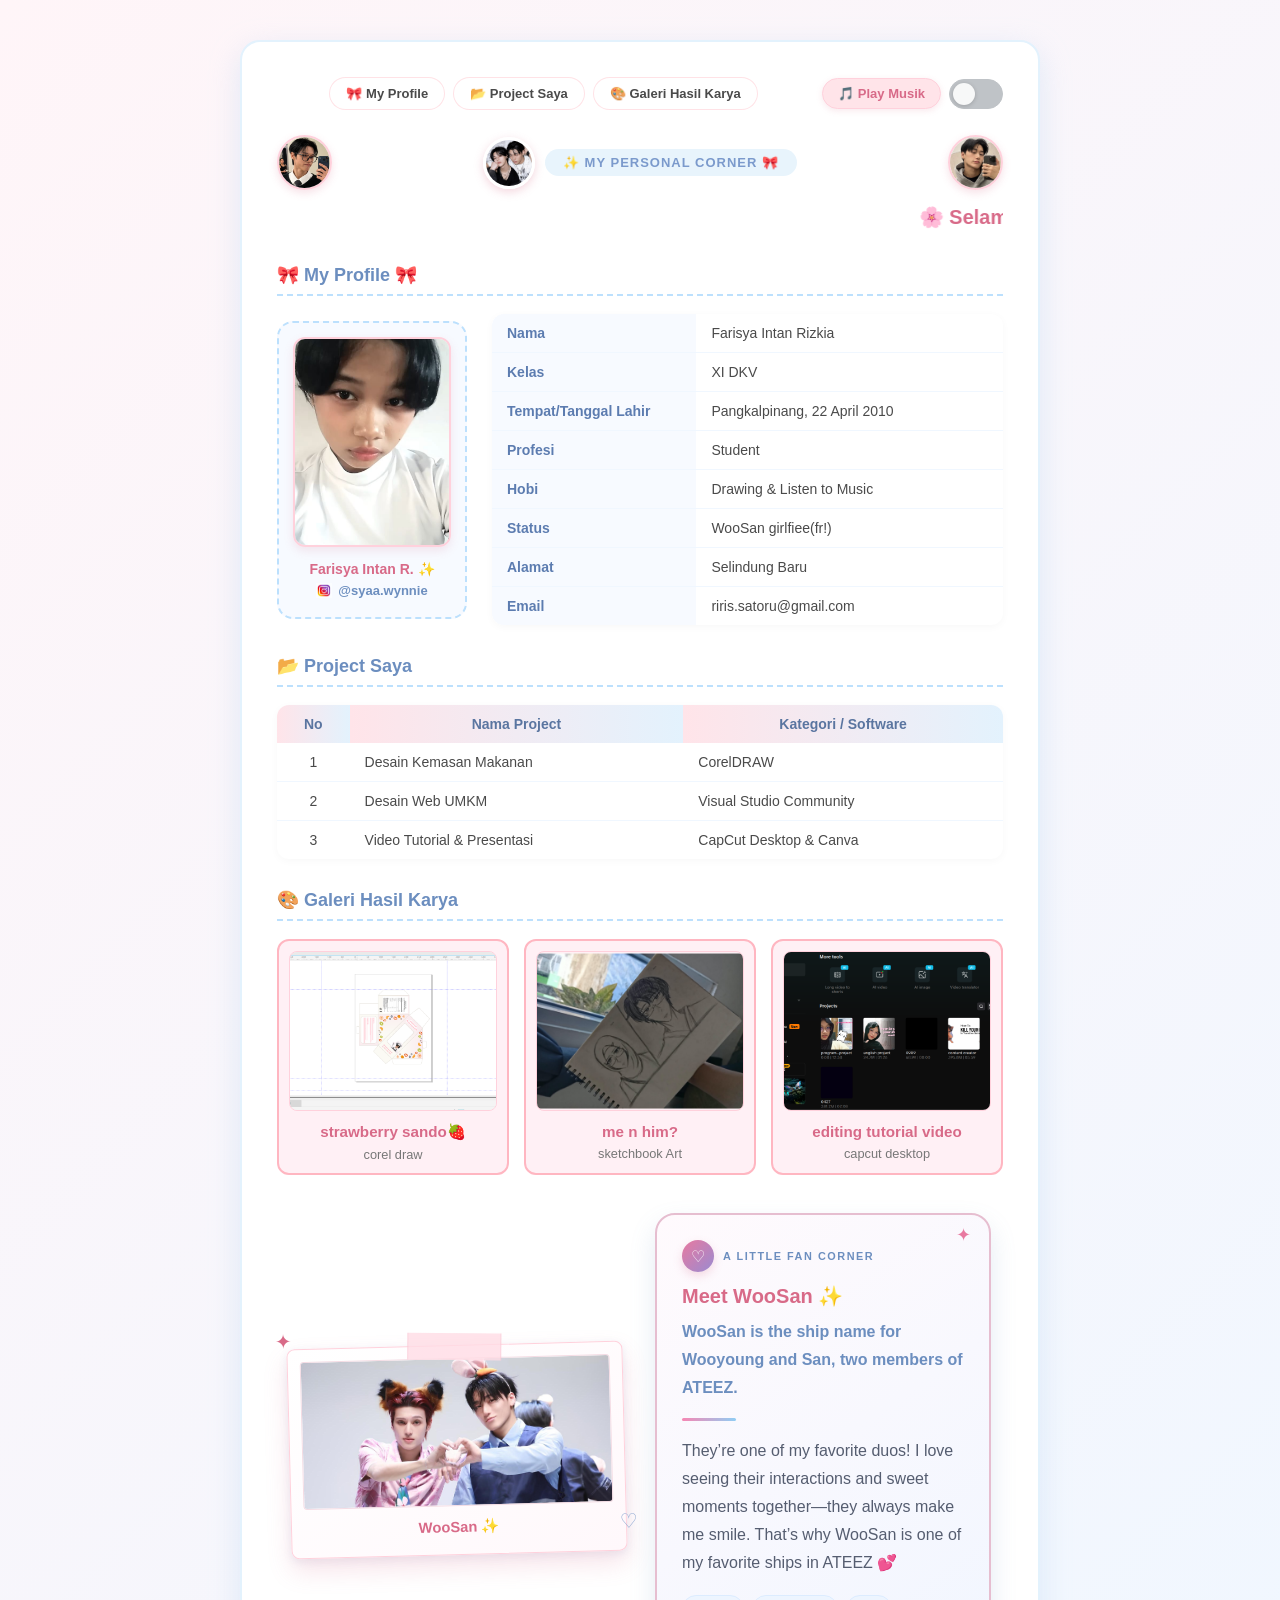
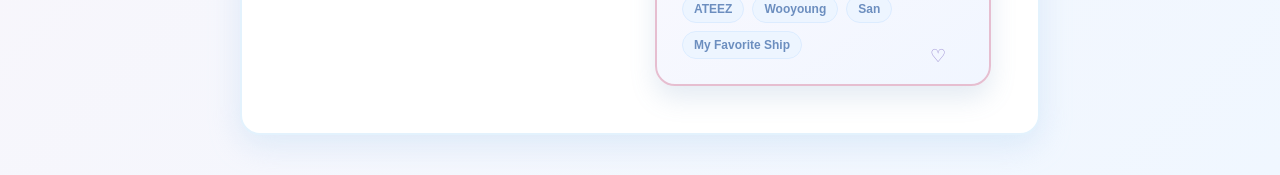
==== index.html @ f475c77a "Add new video file "woosan clip.mp4"" ====
<!DOCTYPE html>
<html lang="id">
<head>
    <meta charset="UTF-8">
    <meta name="viewport" content="width=device-width, initial-scale=1.0">
    <title>Profil - Farisya Intan Rizkia</title>
    <link rel="icon" type="image/jpeg" href="favicon.jpg">
    <link rel="stylesheet" href="css/style.css">
</head>
<body>

    <div class="container">
        <!-- Baris Paling Atas: Tombol Navigasi, Musik, & Dark Mode Toggle -->
        <div class="top-bar">
            <!-- Tombol Navigasi Lompat Bagian (Di Kiri) -->
            <nav class="nav-menu">
                <a href="#my-profile" class="nav-btn">🎀 My Profile</a>
                <a href="#project-saya" class="nav-btn">📂 Project Saya</a>
                <a href="#galeri-karya" class="nav-btn">🎨 Galeri Hasil Karya</a>
            </nav>

            <!-- Kumpulan Tombol Kanan (Musik & Dark Mode) -->
            <div class="right-controls">
                <button id="music-btn" class="theme-btn" onclick="toggleMusic()" aria-label="Toggle Music">
                    🎵 Play Musik
                </button>
                <button id="theme-toggle" class="theme-btn" type="button" role="switch" aria-checked="false" aria-label="Mode gelap">
                    <span class="theme-switch-thumb" aria-hidden="true"></span>
                </button>
            </div>
        </div>

        <!-- Section Header dengan Foto Wooyoung & San -->
        <div class="header-top">
            <img src="uyongsayang.jpg" alt="Wooyoung" class="header-sticker" onerror="this.src='https://placehold.co/100x100/ffd1dc/d86a88?text=Wooyoung'">
            <a class="site-brand" href="index.html" aria-label="Beranda Farisya">
                <img src="favicon.jpg" alt="Logo website" class="site-logo">
                <span class="cute-badge">✨ MY PERSONAL CORNER 🎀</span>
            </a>
            <img src="sanniesayang.jpg" alt="San" class="header-sticker" onerror="this.src='https://placehold.co/100x100/ffd1dc/d86a88?text=San'">
        </div>

        <h1>
            <marquee behavior="scroll" direction="left" scrollamount="5">
                🌸 Selamat Datang di Website Profil Farisya Intan Rizkia 🌸
            </marquee>
        </h1>
        
        <h2 id="my-profile">🎀 My Profile 🎀</h2>
        
        <div class="profile-section">
            <div class="photo-box">
                <img src="riris omg.jpeg" alt="Foto Profil Farisya Intan Rizkia" class="profile-img" onerror="this.src='https://placehold.co/200x250/ffd1dc/d86a88?text=Farisya'">
                <p>Farisya Intan R. ✨</p>
                
                <a href="https://instagram.com/syaa.wynnie" target="_blank" class="ig-link">
                    <img src="logoig-removebg-preview.png" alt="Instagram Logo" class="ig-icon" onerror="this.style.display='none'">
                    @syaa.wynnie
                </a>
            </div>

            <div class="table-box">
                <table class="profile-table">
                    <tr>
                        <td>Nama</td>
                        <td>Farisya Intan Rizkia</td>
                    </tr>
                    <tr>
                        <td>Kelas</td>
                        <td>XI DKV</td>
                    </tr>
                    <tr>
                        <td>Tempat/Tanggal Lahir</td>
                        <td>Pangkalpinang, 22 April 2010</td>
                    </tr>
                    <tr>
                        <td>Profesi</td>
                        <td>Student</td>
                    </tr>
                    <tr>
                        <td>Hobi</td>
                        <td>Drawing & Listen to Music</td>
                    </tr>
                    <tr>
                        <td>Status</td>
                        <td>WooSan girlfiee(fr!)</td>
                    </tr>
                    <tr>
                        <td>Alamat</td>
                        <td>Selindung Baru</td>
                    </tr>
                    <tr>
                        <td>Email</td>
                        <td>riris.satoru@gmail.com</td>
                    </tr>
                </table>
            </div>
        </div>

        <h2 id="project-saya">📂 Project Saya</h2>
        <table class="project-table">
            <thead>
                <tr>
                    <th style="width: 10%;">No</th>
                    <th>Nama Project</th>
                    <th>Kategori / Software</th>
                </tr>
            </thead>
            <tbody>
                <tr>
                    <td class="center">1</td>
                    <td>Desain Kemasan Makanan</td>
                    <td>CorelDRAW</td>
                </tr>
                <tr>
                    <td class="center">2</td>
                    <td>Desain Web UMKM</td>
                    <td>Visual Studio Community</td>
                </tr>
                <tr>
                    <td class="center">3</td>
                    <td>Video Tutorial & Presentasi</td>
                    <td>CapCut Desktop & Canva</td>
                </tr>
            </tbody>
        </table>

        <!-- Section Galeri Hasil Karya -->
        <h2 id="galeri-karya">🎨 Galeri Hasil Karya</h2>
        <div class="gallery-section">
            <!-- Karya 1 -->
            <a class="gallery-card gallery-link" href="karya-strawberry-sando.html">
                <img src="desain kemasan riris.png" alt="Hasil Karya 1" class="gallery-img" onerror="this.src='https://placehold.co/300x200/ffd1dc/d86a88?text=Karya+1'">
                <p class="gallery-title">strawberry sando🍓</p>
                <span class="gallery-desc">corel draw</span>
            </a>

            <!-- Karya 2 -->
            <a class="gallery-card gallery-link" href="karya-me-n-him.html">
                <img src="karya riris.png" alt="Hasil Karya 2" class="gallery-img" onerror="this.src='https://placehold.co/300x200/ffd1dc/d86a88?text=Karya+2'">
                <p class="gallery-title">me n him?</p>
                <span class="gallery-desc">sketchbook Art</span>
            </a>

            <!-- Karya 3 -->
            <a class="gallery-card gallery-link" href="karya-editing-video.html">
                <img src="capcut project.png" alt="Hasil Karya 3" class="gallery-img" onerror="this.src='https://placehold.co/300x200/ffd1dc/d86a88?text=Karya+3'">
                <p class="gallery-title">editing tutorial video</p>
                <span class="gallery-desc">capcut desktop</span>
            </a>
        </div>

        <section class="gallery-feature-section" aria-label="Foto dan cerita WooSan">
            <figure class="gallery-photo-frame">
                <span class="photo-sparkle photo-sparkle-left" aria-hidden="true">✦</span>
                <img src="foto-bingkai-galeri.jpg" alt="Foto kenangan Farisya" class="gallery-photo">
                <figcaption>WooSan ✨</figcaption>
                <span class="photo-sparkle photo-sparkle-right" aria-hidden="true">♡</span>
            </figure>

            <section class="woosan-note" aria-labelledby="woosan-title">
                <div class="woosan-note-heading">
                    <span class="woosan-note-icon" aria-hidden="true">♡</span>
                    <span class="woosan-note-label">A LITTLE FAN CORNER</span>
                </div>
                <h3 id="woosan-title">Meet WooSan ✨</h3>
                <p class="woosan-note-intro">WooSan is the ship name for Wooyoung and San, two members of ATEEZ.</p>
                <div class="woosan-note-divider" aria-hidden="true"></div>
                <p>They’re one of my favorite duos! I love seeing their interactions and sweet moments together—they always make me smile. That’s why WooSan is one of my favorite ships in ATEEZ 💕</p>
                <div class="woosan-tags" aria-label="Tentang WooSan">
                    <span>ATEEZ</span>
                    <span>Wooyoung</span>
                    <span>San</span>
                    <span>My Favorite Ship</span>
                </div>
            </section>
        </section>
    </div>

    <!-- ELEMEN AUDIO (Sudah diganti ke drip clip.mp3) -->
    <audio id="bg-music" loop>
        <source src="drip clip.mp3" type="audio/mpeg">
    </audio>

    <script src="js/script.js"></script>
</body>
</html>
---- css/style.css ----
/* ==========================================
           RESET & BASIC STYLING
           ========================================== */
        * {
            box-sizing: border-box;
            margin: 0;
            padding: 0;
        }

        body {
            font-family: 'Segoe UI', Tahoma, Geneva, Verdana, sans-serif;
            background: linear-gradient(135deg, #fff5f8 0%, #f0f7ff 100%);
            color: #4a4a4a;
            padding: 40px 20px;
            display: flex;
            justify-content: center;
            align-items: center;
            min-height: 100vh;
            transition: background 0.4s ease, color 0.4s ease;
        }

        /* ==========================================
           MAIN CONTAINER
           ========================================== */
        .container {
            position: relative;
            max-width: 800px;
            width: 100%;
            background-color: #ffffff;
            padding: 35px;
            border-radius: 20px;
            box-shadow: 0 10px 30px rgba(186, 215, 242, 0.4);
            border: 2px solid #e3f2fd;
            transition: transform 0.3s ease, box-shadow 0.3s ease, background-color 0.4s ease, border-color 0.4s ease;
        }

        .container:hover {
            transform: translateY(-4px);
            box-shadow: 0 15px 35px rgba(255, 192, 203, 0.45);
        }

        /* ==========================================
           DARK MODE TOGGLE BUTTON
           ========================================== */
        .theme-btn {
            position: absolute;
            top: 18px;
            right: 20px;
            background-color: #ffe4e9;
            color: #d86a88;
            border: 1px solid #ffd1dc;
            padding: 7px 15px;
            border-radius: 20px;
            font-size: 13px;
            font-weight: 600;
            cursor: pointer;
            display: flex;
            align-items: center;
            gap: 6px;
            transition: all 0.3s ease;
            box-shadow: 0 2px 6px rgba(216, 106, 136, 0.15);
            z-index: 10;
        }

        .theme-btn:hover {
            transform: scale(1.05);
            background-color: #ffd1dc;
        }

        #theme-toggle {
            width: 54px;
            height: 30px;
            padding: 3px;
            justify-content: flex-start;
            border-radius: 999px;
            background-color: #bfc3c7;
            border-color: #bfc3c7;
            box-shadow: none;
        }

        .theme-switch-thumb {
            width: 22px;
            height: 22px;
            flex: 0 0 22px;
            border-radius: 50%;
            background-color: #f7f8f8;
            box-shadow: 0 1px 4px rgba(0, 0, 0, 0.18);
            transition: transform 0.3s ease, background-color 0.3s ease;
        }

        /* ==========================================
           HEADER SECTION (STIKER WOOYOUNG & SAN)
           ========================================== */
        .header-top {
            display: flex;
            align-items: center;
            justify-content: space-between;
            margin-bottom: 15px;
            margin-top: 25px;
            gap: 10px;
        }

        /* PERBAIKAN MUTLAK: Mengunci ukuran stiker agar tidak bisa membesar */
        .header-sticker {
            width: 55px !important;
            height: 55px !important;
            max-width: 55px !important;
            max-height: 55px !important;
            min-width: 55px !important;
            min-height: 55px !important;
            object-fit: cover !important;
            border-radius: 50% !important;
            border: 2px solid #ffd1dc;
            box-shadow: 0 3px 8px rgba(216, 106, 136, 0.2);
            transition: transform 0.2s ease;
            flex-shrink: 0;
        }

        .header-sticker:hover {
            transform: scale(1.15) rotate(6deg);
        }

        .cute-badge {
            text-align: center;
            font-size: 13px;
            font-weight: 600;
            color: #7b9acc;
            background-color: #e8f4fc;
            display: inline-block;
            padding: 6px 18px;
            border-radius: 20px;
            letter-spacing: 1px;
            transition: background-color 0.4s ease, color 0.4s ease;
        }

        .site-brand {
            display: inline-flex;
            align-items: center;
            gap: 10px;
            color: inherit;
            text-decoration: none;
        }

        .site-logo {
            display: block;
            width: 52px;
            height: 52px;
            flex: 0 0 52px;
            object-fit: cover;
            border: 3px solid #fff;
            border-radius: 50%;
            box-shadow: 0 3px 10px rgba(216, 106, 136, 0.28);
        }

        h1 {
            text-align: center;
            color: #d86a88;
            font-size: 20px;
            margin-bottom: 25px;
            transition: color 0.4s ease;
        }

        marquee {
            font-weight: 600;
        }

        h2 {
            color: #6c8ebf;
            font-size: 18px;
            border-bottom: 2px dashed #bce0fd;
            padding-bottom: 8px;
            margin-top: 30px;
            margin-bottom: 18px;
            transition: color 0.4s ease, border-color 0.4s ease;
        }

        /* ==========================================
           PROFILE SECTION
           ========================================== */
        .profile-section {
            display: flex;
            align-items: center;
            gap: 25px;
            margin-bottom: 20px;
        }

        .photo-box {
            flex: 0 0 190px;
            text-align: center;
            background-color: #f7faff;
            padding: 14px;
            border-radius: 16px;
            border: 2px dashed #bce0fd;
            transition: background-color 0.4s ease, border-color 0.4s ease;
        }

        .photo-box img.profile-img {
            width: 100%;
            height: 210px;
            object-fit: cover;
            border-radius: 12px;
            border: 2px solid #ffd1dc;
            box-shadow: 0 4px 10px rgba(216, 106, 136, 0.15);
        }

        .photo-box p {
            font-size: 14px;
            font-weight: 600;
            color: #d86a88;
            margin-top: 10px;
            margin-bottom: 6px;
            transition: color 0.4s ease;
        }

        .ig-link {
            display: inline-flex;
            align-items: center;
            justify-content: center;
            gap: 6px;
            font-size: 13px;
            font-weight: 600;
            color: #6c8ebf;
            text-decoration: none;
            transition: opacity 0.2s ease, color 0.4s ease;
        }

        .ig-link img.ig-icon {
            width: 16px;
            height: 16px;
            object-fit: contain;
            display: block;
        }

        .ig-link:hover {
            text-decoration: underline;
            color: #d86a88;
            opacity: 0.85;
        }

        /* ==========================================
           TABLES
           ========================================== */
        .table-box {
            flex: 1;
        }

        table {
            width: 100%;
            border-collapse: collapse;
            background-color: #ffffff;
            border-radius: 12px;
            overflow: hidden;
            box-shadow: 0 2px 8px rgba(0,0,0,0.03);
            transition: background-color 0.4s ease;
        }

        th, td {
            padding: 11px 15px;
            text-align: left;
            font-size: 14px;
            transition: color 0.4s ease, background-color 0.4s ease, border-color 0.4s ease;
        }

        td {
            border-bottom: 1px solid #f0f7ff;
        }

        tr:last-child td {
            border-bottom: none;
        }

        .profile-table td:first-child {
            width: 40%;
            font-weight: 600;
            color: #5c7cb0;
            background-color: #f7faff;
        }

        .project-table th {
            background: linear-gradient(90deg, #ffe4e9 0%, #e3f2fd 100%);
            color: #5a75a0;
            font-weight: 600;
            text-align: center;
            transition: background 0.4s ease, color 0.4s ease;
        }

        .project-table td.center {
            text-align: center;
        }

        tr:hover {
            background-color: #fff8fa;
        }

        /* RESPONSIVE UNTUK TAMPILAN HP */
        @media (max-width: 650px) {
            .profile-section {
                flex-direction: column;
            }
            .photo-box {
                width: 100%;
                flex: none;
            }
            .theme-btn {
                position: relative;
                top: 0;
                right: 0;
                margin-left: auto;
                margin-bottom: 10px;
            }
        }

        /* ==========================================
           STYLE DARK MODE (PASTEL DARK PURPLE)
           ========================================== */
        body.dark-mode {
            background: linear-gradient(135deg, #1b1726 0%, #111625 100%);
            color: #e2e8f0;
        }

        body.dark-mode .container {
            background-color: #1a1e30;
            border-color: #2e3650;
            box-shadow: 0 10px 30px rgba(0, 0, 0, 0.5);
        }

        body.dark-mode .container:hover {
            box-shadow: 0 15px 35px rgba(216, 106, 136, 0.25);
        }

        body.dark-mode .theme-btn {
            background-color: #2b334d;
            color: #f6ad55;
            border-color: #4a5568;
        }

        body.dark-mode #theme-toggle {
            background-color: #2b334d;
            border-color: #4a5568;
        }

        body.dark-mode .theme-switch-thumb {
            transform: translateX(24px);
            background-color: #f6ad55;
        }

        body.dark-mode .cute-badge {
            background-color: #283149;
            color: #94a3b8;
        }

        body.dark-mode h1 {
            color: #f6ad55;
        }

        body.dark-mode h2 {
            color: #f687b3;
            border-bottom-color: #3b4764;
        }

        body.dark-mode .photo-box {
            background-color: #23293e;
            border-color: #3b4764;
        }

        body.dark-mode .photo-box p {
            color: #f687b3;
        }

        body.dark-mode .ig-link {
            color: #90cdf4;
        }

        body.dark-mode table {
            background-color: #23293e;
        }

        body.dark-mode td {
            border-bottom-color: #2e3650;
        }

        body.dark-mode .profile-table td:first-child {
            background-color: #1c2235;
            color: #90cdf4;
        }

        body.dark-mode .project-table th {
            background: linear-gradient(90deg, #38273b 0%, #253348 100%);
            color: #f687b3;
        }

        body.dark-mode tr:hover {
            background-color: #2c344e;
        }
   
        /* Styling Galeri Hasil Karya */
.gallery-section {
    display: grid;
    grid-template-columns: repeat(3, 1fr);
    gap: 15px;
    margin-top: 15px;
}

.gallery-card {
    display: block;
    background-color: #fff0f5;
    border: 2px solid #ffb6c1;
    border-radius: 12px;
    padding: 10px;
    text-align: center;
    transition: transform 0.2s ease, box-shadow 0.2s ease;
}

.gallery-link {
    color: inherit;
    text-decoration: none;
}

.gallery-link:focus-visible,
.back-link:focus-visible {
    outline: 3px solid #6c8ebf;
    outline-offset: 3px;
}

.gallery-card:hover {
    transform: translateY(-5px);
    box-shadow: 0 6px 12px rgba(216, 106, 136, 0.2);
}

.gallery-img {
    width: 100%;
    height: 160px;
    object-fit: cover;
    border-radius: 8px;
    border: 1px solid #ffd1dc;
}

.gallery-title {
    font-weight: bold;
    color: #d86a88;
    margin: 8px 0 4px;
    font-size: 0.95rem;
}

.gallery-desc {
    font-size: 0.8rem;
    color: #777;
}

.artwork-detail {
    max-width: 1100px;
}

.detail-header {
    display: flex;
    align-items: center;
    justify-content: space-between;
    gap: 12px;
    margin-bottom: 20px;
}

.detail-header .theme-btn {
    position: static;
    flex: 0 0 auto;
}

.back-link {
    display: inline-flex;
    align-items: center;
    gap: 9px;
    color: #6c8ebf;
    font-weight: 600;
    text-decoration: none;
}

.detail-logo {
    width: 38px;
    height: 38px;
    flex-basis: 38px;
    border-width: 2px;
}

.back-link:hover {
    color: #d86a88;
    text-decoration: underline;
}

.artwork-layout {
    display: grid;
    grid-template-columns: minmax(0, 1fr) minmax(0, 3fr);
    align-items: stretch;
    gap: 24px;
}

.artwork-visual {
    align-self: start;
    margin: 0;
    padding: 12px;
    background: linear-gradient(145deg, #fff0f5, #f3f7ff);
    border: 1px solid #ffd1dc;
    border-radius: 16px;
    box-shadow: 0 8px 20px rgba(216, 106, 136, 0.12);
}

.detail-image {
    display: block;
    width: 100%;
    max-height: 60vh;
    object-fit: contain;
    border-radius: 9px;
}

.artwork-visual figcaption {
    padding-top: 9px;
    color: #7b8495;
    font-size: 0.78rem;
    text-align: center;
}

.detail-copy {
    padding: 22px 24px;
    background: linear-gradient(145deg, #fffafd, #f8fbff);
    border: 1px solid #e8eaf5;
    border-radius: 16px;
    box-shadow: 0 8px 24px rgba(108, 142, 191, 0.1);
    line-height: 1.7;
}

.detail-eyebrow {
    display: inline-block;
    color: #d86a88;
    font-size: 0.72rem;
    font-weight: 700;
    letter-spacing: 0.12em;
}

.detail-copy h1 {
    margin: 6px 0 8px;
    text-align: left;
}

.detail-intro {
    color: #6c8ebf;
    font-size: 1.05rem;
    font-weight: 600;
}

.detail-divider {
    width: 56px;
    height: 3px;
    margin: 18px 0;
    background: linear-gradient(90deg, #f687b3, #90cdf4);
    border-radius: 3px;
}

.detail-copy h2 {
    margin: 0 0 8px;
    border: 0;
    padding: 0;
}

.detail-copy p + p {
    margin-top: 10px;
}

.detail-tags {
    display: flex;
    flex-wrap: wrap;
    gap: 8px;
    margin-top: 18px;
}

.detail-tags span {
    padding: 5px 11px;
    color: #6c8ebf;
    background-color: #edf5ff;
    border: 1px solid #dcecff;
    border-radius: 999px;
    font-size: 0.78rem;
    font-weight: 600;
}

body.dark-mode .gallery-card {
    background-color: #23293e;
    border-color: #3b4764;
}

body.dark-mode .gallery-desc {
    color: #b6c0d1;
}

body.dark-mode .back-link {
    color: #90cdf4;
}

body.dark-mode .site-logo {
    border-color: #3b4764;
}

body.dark-mode .artwork-visual {
    background: linear-gradient(145deg, #292338, #202a3d);
    border-color: #3b4764;
}

body.dark-mode .artwork-visual figcaption {
    color: #b6c0d1;
}

body.dark-mode .detail-copy {
    background: linear-gradient(145deg, #23293e, #20283a);
    border-color: #3b4764;
}

body.dark-mode .detail-intro {
    color: #90cdf4;
}

body.dark-mode .detail-tags span {
    color: #b9d8f3;
    background-color: #283149;
    border-color: #3b4764;
}

@media (max-width: 700px) {
    .artwork-layout {
        grid-template-columns: 1fr;
        gap: 16px;
    }

    .artwork-visual {
        width: min(100%, 360px);
        justify-self: center;
    }

    .detail-image {
        max-height: 45vh;
    }

    .detail-copy {
        padding: 18px;
    }
}

/* Responsif buat layar HP biar jadi 1 kolom ke bawah */
@media (max-width: 600px) {
    .gallery-section {
        grid-template-columns: 1fr;
    }
}

/* Efek meluncur halus pas tombol dipencet */
html {
    scroll-behavior: smooth;
}

/* Atur posisi bar atas (tombol menu di tengah, tombol tema di kanan) */
.top-bar {
    display: flex;
    justify-content: space-between;
    align-items: center;
    flex-wrap: wrap;
    gap: 10px;
    margin-bottom: 20px;
}

.nav-menu {
    display: flex;
    gap: 10px;
    flex-wrap: wrap;
    margin: 0 auto; /* Posisinya pas di tengah */
}

/* Styling tombol navigasi */
.nav-btn {
    text-decoration: none;
    padding: 8px 16px;
    border-radius: 20px;
    font-size: 13px;
    font-weight: 600;
    background-color: rgba(255, 255, 255, 0.08);
    color: inherit;
    border: 1px solid rgba(255, 182, 193, 0.4);
    transition: all 0.3s ease;
}

.nav-btn:hover {
    background-color: #d86a88;
    color: #ffffff;
    transform: translateY(-2px);
    box-shadow: 0 4px 10px rgba(216, 106, 136, 0.3);
}

/* Jarak aman pas berhenti scroll biar judul nggak kepotong di atas */
h2 {
    scroll-margin-top: 20px;
}

/* Pengaman ukuran foto Wooyoung & San biar tetap bulat dan rapi */
.header-sticker {
    width: 80px !important;
    height: 80px !important;
    object-fit: cover;
    border-radius: 50%;
}

/* --- KODE LAMA KAMU BIARKAN SAJA DI ATAS --- */

/* --- TAMBAHKAN INI DI PALING BAWAH FILE CSS --- */
/* Efek meluncur halus pas tombol dipencet */
html {
    scroll-behavior: smooth;
}

/* Atur posisi bar atas biar muat tombol navigasi + 2 tombol di kanan */
.top-bar {
    display: flex;
    justify-content: space-between;
    align-items: center;
    flex-wrap: wrap;
    gap: 12px;
    margin-bottom: 20px;
}

.nav-menu {
    display: flex;
    gap: 8px;
    flex-wrap: wrap;
}

/* Styling tombol navigasi */
.nav-btn {
    text-decoration: none;
    padding: 8px 16px;
    border-radius: 20px;
    font-size: 13px;
    font-weight: 600;
    background-color: rgba(255, 255, 255, 0.08);
    color: inherit;
    border: 1px solid rgba(255, 182, 193, 0.4);
    transition: all 0.3s ease;
}

.nav-btn:hover {
    background-color: #d86a88;
    color: #ffffff;
    transform: translateY(-2px);
    box-shadow: 0 4px 10px rgba(216, 106, 136, 0.3);
}

/* Jarak aman pas berhenti scroll biar judul nggak kepotong di atas */
h2 {
    scroll-margin-top: 20px;
}

/* Pengaman ukuran foto Wooyoung & San biar tetap bulat dan rapi */
.header-sticker {
    width: 80px !important;
    height: 80px !important;
    object-fit: cover;
    border-radius: 50%;
}

/* Lepas position absolute biar tombol musik & dark mode jejer rapi */
.right-controls {
    display: flex;
    gap: 8px;
    align-items: center;
    flex-wrap: wrap;
}

.right-controls .theme-btn {
    position: static !important;
    margin: 0 !important;
}

.gallery-feature-section {
    display: grid;
    grid-template-columns: repeat(2, minmax(0, 1fr));
    align-items: center;
    gap: 30px;
    padding: 38px 12px 12px;
}

.gallery-photo-frame {
    position: relative;
    width: 100%;
    padding: 12px 12px 18px;
    background: linear-gradient(145deg, #fff, #fff8fb);
    border: 1px solid #ffd1dc;
    border-radius: 8px;
    box-shadow: 0 12px 24px rgba(216, 106, 136, 0.18), 0 3px 8px rgba(108, 142, 191, 0.12);
    transform: rotate(-1.5deg);
    transition: transform 0.25s ease, box-shadow 0.25s ease;
}

.gallery-photo-frame::before {
    position: absolute;
    top: -13px;
    left: 50%;
    width: 92px;
    height: 27px;
    background-color: rgba(255, 221, 229, 0.8);
    border-right: 1px solid rgba(216, 106, 136, 0.12);
    border-left: 1px solid rgba(216, 106, 136, 0.12);
    content: "";
    transform: translateX(-50%) rotate(2deg);
}

.gallery-photo-frame:hover {
    box-shadow: 0 16px 30px rgba(216, 106, 136, 0.24), 0 4px 10px rgba(108, 142, 191, 0.16);
    transform: rotate(0) translateY(-4px);
}

.gallery-photo {
    display: block;
    width: 100%;
    height: auto;
    max-height: 360px;
    object-fit: cover;
    border: 1px solid #f4dce4;
    border-radius: 4px;
}

.gallery-photo-frame figcaption {
    padding-top: 12px;
    color: #d86a88;
    font-size: 0.92rem;
    font-weight: 600;
    text-align: center;
}

.photo-sparkle {
    position: absolute;
    z-index: 1;
    color: #d86a88;
    font-size: 1.25rem;
}

.photo-sparkle-left {
    top: -21px;
    left: -12px;
}

.photo-sparkle-right {
    right: -12px;
    bottom: 17px;
    color: #8aa6d1;
}

.woosan-note {
    position: relative;
    padding: 25px;
    overflow: hidden;
    background: linear-gradient(145deg, #fffafd, #f1f6ff);
    border: 2px solid #e6bed0;
    border-radius: 20px;
    box-shadow: 0 12px 26px rgba(108, 142, 191, 0.18);
}

.woosan-note::before,
.woosan-note::after {
    position: absolute;
    z-index: 1;
    color: #e879a0;
    font-size: 1.1rem;
    line-height: 1;
    pointer-events: none;
}

.woosan-note::before {
    top: 12px;
    right: 18px;
    content: "✦";
}

.woosan-note::after {
    right: 43px;
    bottom: 18px;
    color: #9a8bd1;
    content: "♡";
}

.woosan-note-heading {
    display: flex;
    align-items: center;
    gap: 9px;
    margin-bottom: 12px;
}

.woosan-note-icon {
    display: grid;
    width: 32px;
    height: 32px;
    place-items: center;
    color: #fff;
    background: linear-gradient(135deg, #e879a0, #9a8bd1);
    border-radius: 50%;
    box-shadow: 0 4px 10px rgba(216, 106, 136, 0.22);
}

.woosan-note-label {
    color: #6c8ebf;
    font-size: 0.68rem;
    font-weight: 800;
    letter-spacing: 0.14em;
}

.woosan-note h3 {
    margin-bottom: 10px;
    color: #d86a88;
    font-size: 1.25rem;
}

.woosan-note p {
    color: #555d70;
    line-height: 1.75;
}

.woosan-note-intro {
    color: #6c8ebf !important;
    font-size: 1rem;
    font-weight: 600;
}

.woosan-note-divider {
    width: 54px;
    height: 3px;
    margin: 16px 0;
    background: linear-gradient(90deg, #f687b3, #90cdf4);
    border-radius: 3px;
}

.woosan-tags {
    display: flex;
    flex-wrap: wrap;
    gap: 8px;
    margin-top: 18px;
}

.woosan-tags span {
    padding: 6px 11px;
    color: #6c8ebf;
    background: #edf5ff;
    border: 1px solid #dcecff;
    border-radius: 999px;
    font-size: 0.75rem;
    font-weight: 700;
    content: "";
}

body.dark-mode .gallery-photo-frame {
    background: linear-gradient(145deg, #2b3045, #23293e);
    border-color: #4a5568;
}

body.dark-mode .gallery-photo {
    border-color: #4a5568;
}

body.dark-mode .gallery-photo-frame::before {
    background-color: rgba(92, 63, 83, 0.9);
    border-color: rgba(246, 173, 85, 0.2);
}

body.dark-mode .gallery-photo-frame figcaption {
    color: #f687b3;
}

body.dark-mode .woosan-note {
    background: linear-gradient(145deg, #292338, #202a3d);
    border-color: #4a5568;
}

body.dark-mode .woosan-note h3 {
    color: #f687b3;
}

body.dark-mode .woosan-note-label {
    color: #90cdf4;
}

body.dark-mode .woosan-note p {
    color: #d1d9e8;
}

body.dark-mode .woosan-note-intro {
    color: #90cdf4 !important;
}

body.dark-mode .woosan-tags span {
    color: #b9d8f3;
    background: #283149;
    border-color: #3b4764;
}

@media (max-width: 650px) {
    .gallery-feature-section {
        grid-template-columns: 1fr;
        gap: 28px;
        padding: 32px 8px 8px;
    }

    .gallery-photo-frame {
        width: min(100%, 520px);
        justify-self: center;
    }

    .woosan-note {
        width: min(100%, 520px);
        justify-self: center;
    }
}

@media (max-width: 600px) {
    .gallery-photo-frame {
        padding: 9px 9px 14px;
    }
}
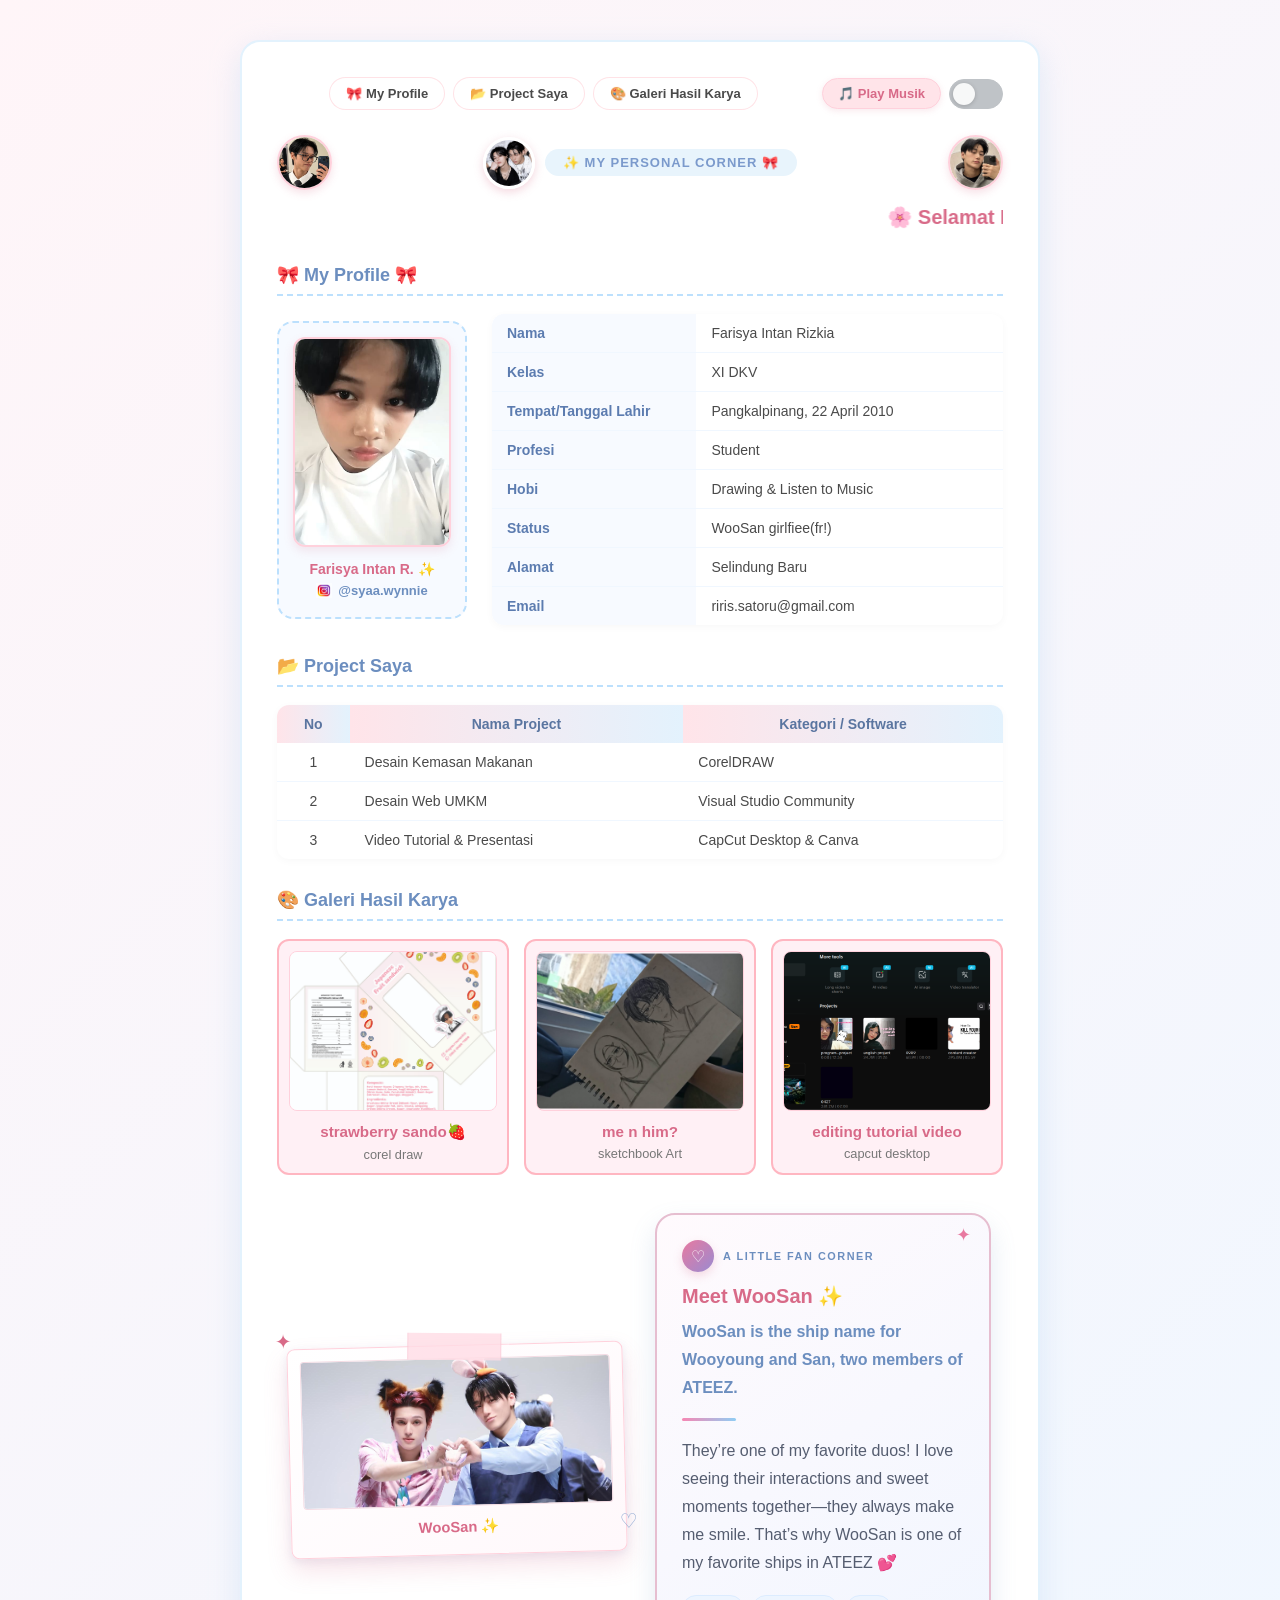
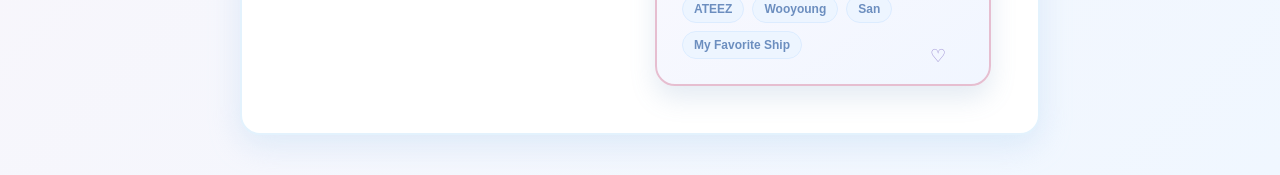
==== commit ba2f601c: "Update styling and add profiles for San and Wooyoung" ====
--- a/index.html
+++ b/index.html
@@ -32,12 +32,16 @@
 
         <!-- Section Header dengan Foto Wooyoung & San -->
         <div class="header-top">
-            <img src="uyongsayang.jpg" alt="Wooyoung" class="header-sticker" onerror="this.src='https://placehold.co/100x100/ffd1dc/d86a88?text=Wooyoung'">
+            <a class="idol-link" href="profil-wooyoung.html" aria-label="Lihat profil Wooyoung" title="Profil Wooyoung">
+                <img src="uyongsayang.jpg" alt="Wooyoung" class="header-sticker" onerror="this.src='https://placehold.co/100x100/ffd1dc/d86a88?text=Wooyoung'">
+            </a>
             <a class="site-brand" href="index.html" aria-label="Beranda Farisya">
                 <img src="favicon.jpg" alt="Logo website" class="site-logo">
                 <span class="cute-badge">✨ MY PERSONAL CORNER 🎀</span>
             </a>
-            <img src="sanniesayang.jpg" alt="San" class="header-sticker" onerror="this.src='https://placehold.co/100x100/ffd1dc/d86a88?text=San'">
+            <a class="idol-link" href="profil-san.html" aria-label="Lihat profil San" title="Profil San">
+                <img src="sanniesayang.jpg" alt="San" class="header-sticker" onerror="this.src='https://placehold.co/100x100/ffd1dc/d86a88?text=San'">
+            </a>
         </div>
 
         <h1>
@@ -130,7 +134,7 @@
         <div class="gallery-section">
             <!-- Karya 1 -->
             <a class="gallery-card gallery-link" href="karya-strawberry-sando.html">
-                <img src="desain kemasan riris.png" alt="Hasil Karya 1" class="gallery-img" onerror="this.src='https://placehold.co/300x200/ffd1dc/d86a88?text=Karya+1'">
+                <img src="fruit sando riris.jpg" alt="Hasil Karya 1" class="gallery-img" onerror="this.src='https://placehold.co/300x200/ffd1dc/d86a88?text=Karya+1'">
                 <p class="gallery-title">strawberry sando🍓</p>
                 <span class="gallery-desc">corel draw</span>
             </a>
--- a/css/style.css
+++ b/css/style.css
@@ -417,9 +417,16 @@
 }
 
 .gallery-link:focus-visible,
-.back-link:focus-visible {
+.back-link:focus-visible,
+.idol-link:focus-visible {
     outline: 3px solid #6c8ebf;
     outline-offset: 3px;
+}
+
+.idol-link {
+    display: inline-flex;
+    flex-shrink: 0;
+    border-radius: 50%;
 }
 
 .gallery-card:hover {
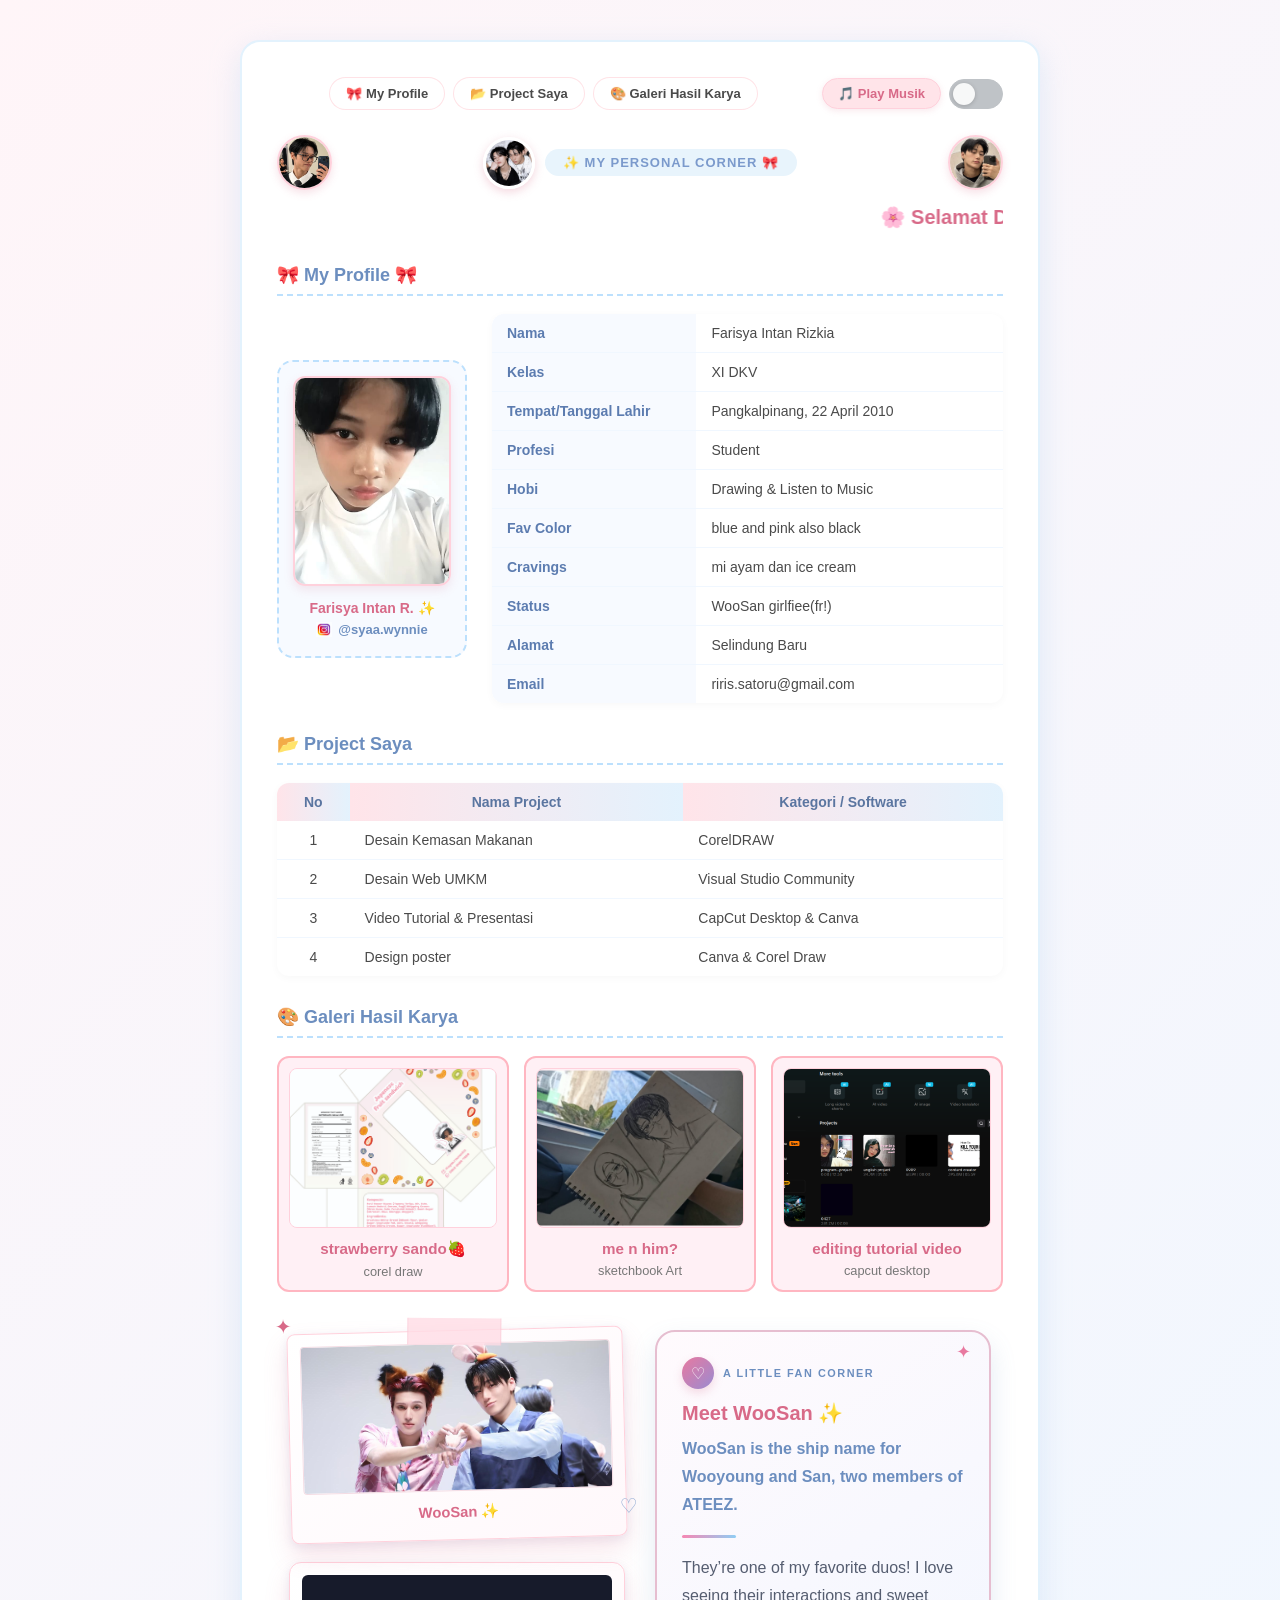
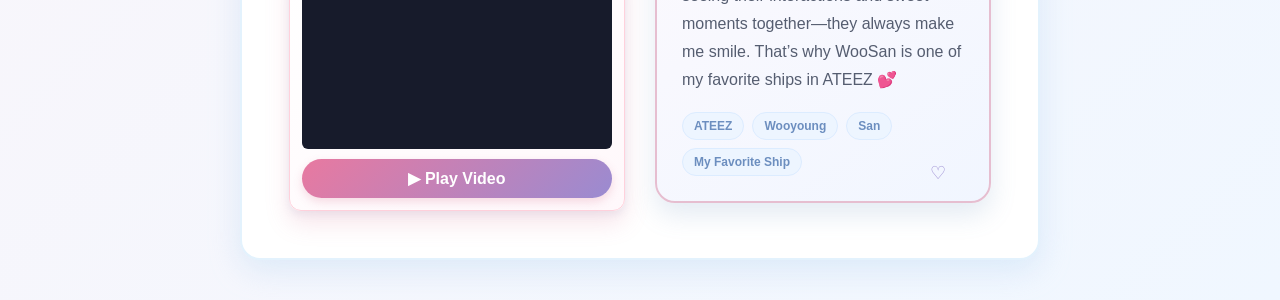
==== commit f1695b6a: "Add video player for WooSan and update gallery layout" ====
--- a/index.html
+++ b/index.html
@@ -86,6 +86,14 @@
                         <td>Drawing & Listen to Music</td>
                     </tr>
                     <tr>
+                        <td>Fav Color</td>
+                        <td>blue and pink also black</td>
+                    </tr>
+                    <tr>
+                        <td>Cravings</td>
+                        <td>mi ayam dan ice cream</td>
+                    </tr>
+                    <tr>
                         <td>Status</td>
                         <td>WooSan girlfiee(fr!)</td>
                     </tr>
@@ -125,6 +133,11 @@
                     <td class="center">3</td>
                     <td>Video Tutorial & Presentasi</td>
                     <td>CapCut Desktop & Canva</td>
+                </tr>
+                <tr>
+                    <td class="center">4</td>
+                    <td>Design poster</td>
+                    <td>Canva & Corel Draw</td>
                 </tr>
             </tbody>
         </table>
@@ -155,12 +168,24 @@
         </div>
 
         <section class="gallery-feature-section" aria-label="Foto dan cerita WooSan">
-            <figure class="gallery-photo-frame">
-                <span class="photo-sparkle photo-sparkle-left" aria-hidden="true">✦</span>
-                <img src="foto-bingkai-galeri.jpg" alt="Foto kenangan Farisya" class="gallery-photo">
-                <figcaption>WooSan ✨</figcaption>
-                <span class="photo-sparkle photo-sparkle-right" aria-hidden="true">♡</span>
-            </figure>
+            <div class="gallery-media-column">
+                <figure class="gallery-photo-frame">
+                    <span class="photo-sparkle photo-sparkle-left" aria-hidden="true">✦</span>
+                    <img src="foto-bingkai-galeri.jpg" alt="Foto kenangan Farisya" class="gallery-photo">
+                    <figcaption>WooSan ✨</figcaption>
+                    <span class="photo-sparkle photo-sparkle-right" aria-hidden="true">♡</span>
+                </figure>
+
+                <div class="woosan-video-frame">
+                    <video id="woosan-video" class="woosan-video" preload="metadata" playsinline>
+                        <source src="woosan clip.mp4" type="video/mp4">
+                        Browser kamu tidak mendukung pemutaran video.
+                    </video>
+                    <button id="woosan-video-toggle" class="woosan-video-toggle" type="button" aria-label="Putar video WooSan" aria-pressed="false">
+                        ▶ Play Video
+                    </button>
+                </div>
+            </div>
 
             <section class="woosan-note" aria-labelledby="woosan-title">
                 <div class="woosan-note-heading">
--- a/css/style.css
+++ b/css/style.css
@@ -783,9 +783,15 @@
 .gallery-feature-section {
     display: grid;
     grid-template-columns: repeat(2, minmax(0, 1fr));
-    align-items: center;
+    align-items: start;
     gap: 30px;
     padding: 38px 12px 12px;
+}
+
+.gallery-media-column {
+    display: grid;
+    gap: 22px;
+    align-self: start;
 }
 
 .gallery-photo-frame {
@@ -854,6 +860,49 @@
     color: #8aa6d1;
 }
 
+.woosan-video-frame {
+    padding: 12px;
+    background: linear-gradient(145deg, #fff, #fff8fb);
+    border: 1px solid #ffd1dc;
+    border-radius: 12px;
+    box-shadow: 0 12px 24px rgba(216, 106, 136, 0.18), 0 3px 8px rgba(108, 142, 191, 0.12);
+}
+
+.woosan-video {
+    display: block;
+    width: 100%;
+    aspect-ratio: 16 / 9;
+    background: #171b2b;
+    border-radius: 6px;
+    object-fit: contain;
+}
+
+.woosan-video-toggle {
+    display: block;
+    width: 100%;
+    margin-top: 10px;
+    padding: 10px 14px;
+    color: #fff;
+    background: linear-gradient(135deg, #e879a0, #9a8bd1);
+    border: 0;
+    border-radius: 999px;
+    box-shadow: 0 4px 10px rgba(216, 106, 136, 0.22);
+    cursor: pointer;
+    font: inherit;
+    font-weight: 700;
+    transition: filter 0.2s ease, transform 0.2s ease;
+}
+
+.woosan-video-toggle:hover {
+    filter: brightness(1.05);
+    transform: translateY(-1px);
+}
+
+.woosan-video-toggle:focus-visible {
+    outline: 3px solid #90cdf4;
+    outline-offset: 3px;
+}
+
 .woosan-note {
     position: relative;
     padding: 25px;
@@ -964,6 +1013,11 @@
     border-color: #4a5568;
 }
 
+body.dark-mode .woosan-video-frame {
+    background: linear-gradient(145deg, #2b3045, #23293e);
+    border-color: #4a5568;
+}
+
 body.dark-mode .gallery-photo-frame::before {
     background-color: rgba(92, 63, 83, 0.9);
     border-color: rgba(246, 173, 85, 0.2);
@@ -1007,11 +1061,7 @@
         padding: 32px 8px 8px;
     }
 
-    .gallery-photo-frame {
-        width: min(100%, 520px);
-        justify-self: center;
-    }
-
+    .gallery-media-column,
     .woosan-note {
         width: min(100%, 520px);
         justify-self: center;
